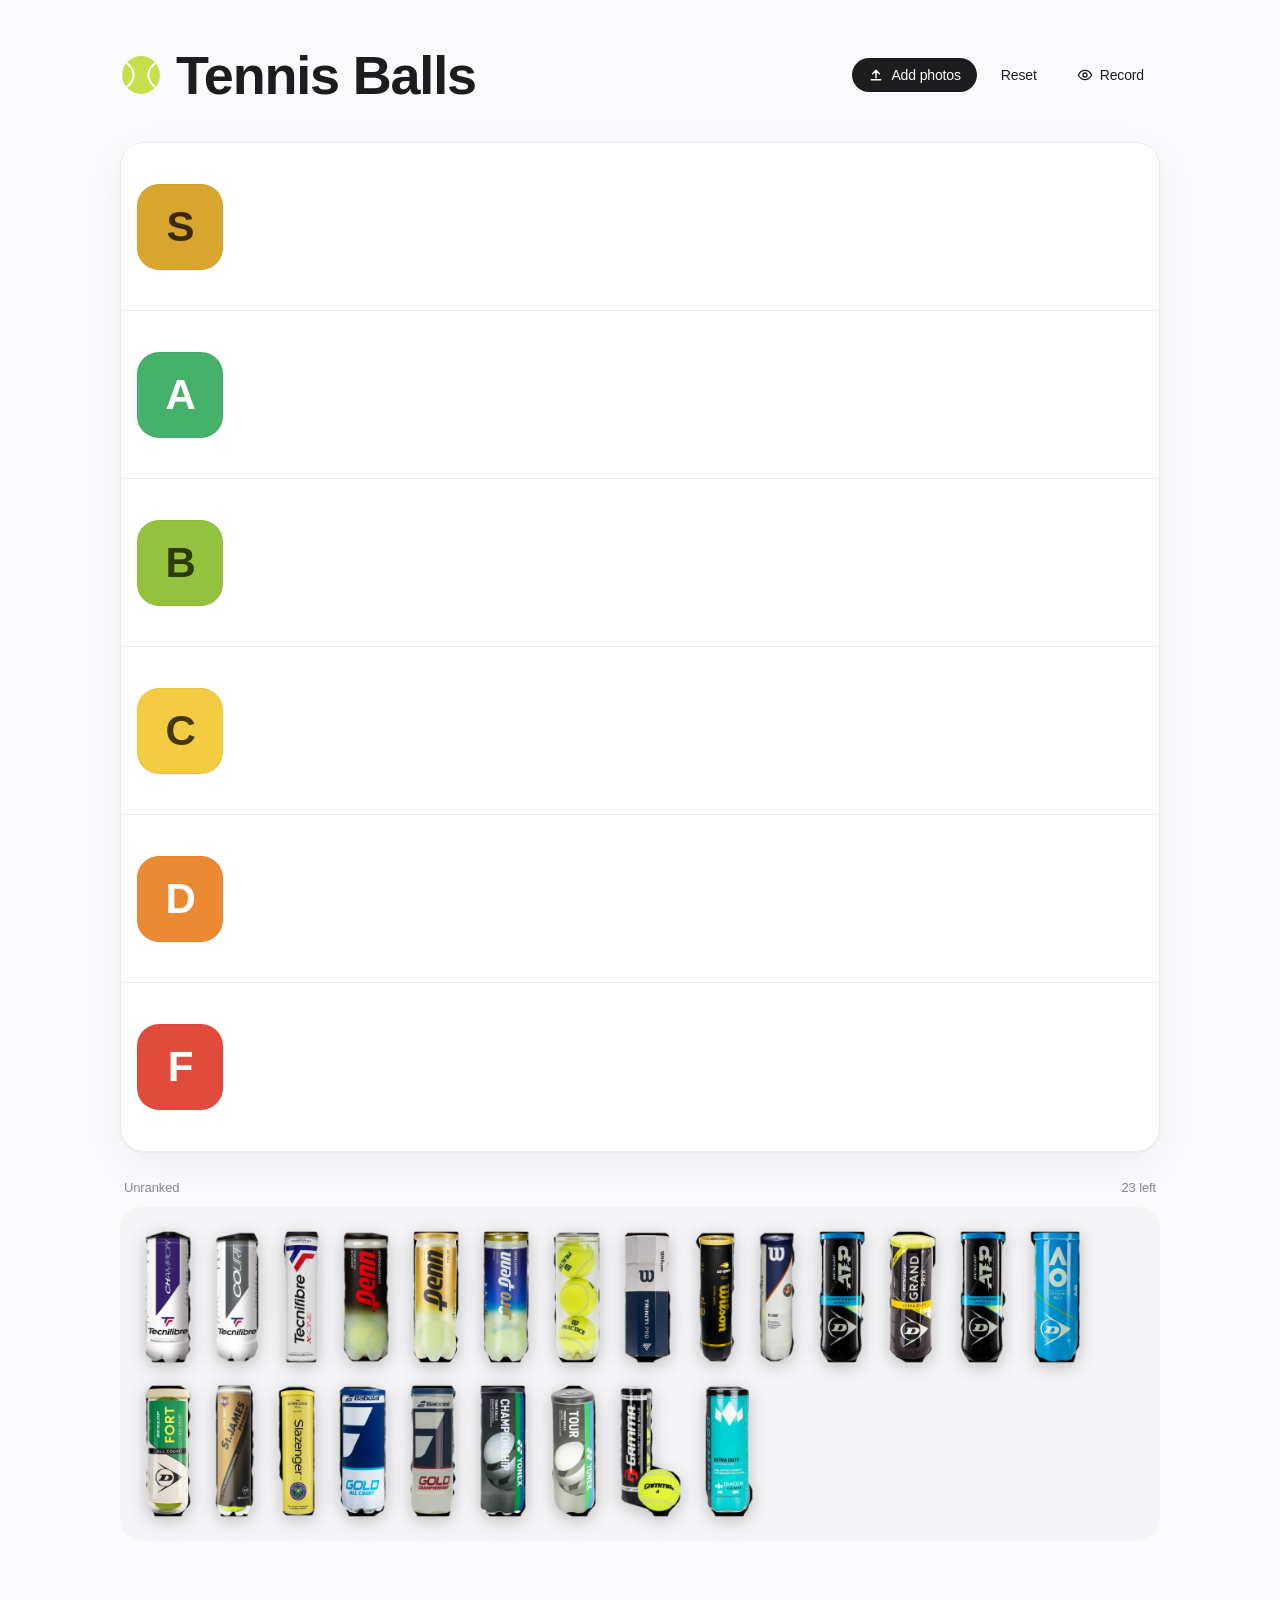
==== index.html @ bacec131 "Create index.html" ====
<!DOCTYPE html>
<html lang="en">
<head>
<meta charset="UTF-8">
<meta name="viewport" content="width=device-width, initial-scale=1.0">
<title>Tennis Balls</title>
<style>
  :root{
    --bg:#FBFBFD; --ink:#1D1D1F; --ink-2:#86868B; --hair:#EBEBF0;
    --card:#FFFFFF; --tray:#F5F5F7; --blue:#0071E3;
    --s:#D8A52E; --s-ink:#3A2A00;
    --a:#45B16B; --a-ink:#FFFFFF;
    --b:#95C23E; --b-ink:#2C3A05;
    --c:#F3CC42; --c-ink:#463700;
    --d:#EC8A33; --d-ink:#FFFFFF;
    --f:#E14B3C; --f-ink:#FFFFFF;
    --ease:cubic-bezier(.22,.61,.36,1);
    --canH:132px;
  }
  *{box-sizing:border-box;}
  html,body{margin:0;padding:0;}
  body{
    font-family:-apple-system,BlinkMacSystemFont,"SF Pro Display","SF Pro Text","Segoe UI","Helvetica Neue",Arial,sans-serif;
    background:var(--bg); color:var(--ink); -webkit-font-smoothing:antialiased;
    text-rendering:optimizeLegibility; min-height:100vh;
  }
  .wrap{max-width:1120px;margin:0 auto;padding:48px clamp(18px,5vw,40px) 96px;}

  header{display:flex;align-items:center;justify-content:space-between;gap:20px;flex-wrap:wrap;margin-bottom:40px;}
  .brand{display:flex;align-items:center;gap:14px;min-width:0;}
  .mark{width:42px;height:42px;flex:0 0 auto;}
  #title{font-size:clamp(34px,5vw,54px);font-weight:600;letter-spacing:-.022em;line-height:1;margin:0;outline:none;border-radius:8px;}
  #title:focus{box-shadow:0 0 0 4px rgba(0,113,227,.18);}
  .toolbar{display:flex;align-items:center;gap:8px;flex-wrap:wrap;}
  .btn{font-family:inherit;font-size:14px;font-weight:500;letter-spacing:-.01em;border:none;border-radius:980px;
    cursor:pointer;padding:9px 16px;color:var(--ink);background:transparent;
    transition:background .25s var(--ease),transform .15s var(--ease);display:inline-flex;align-items:center;gap:7px;}
  .btn:hover{background:rgba(0,0,0,.05);}
  .btn:active{transform:scale(.97);}
  .btn.primary{background:var(--ink);color:#fff;}
  .btn.primary:hover{background:#000;}
  .btn svg{width:16px;height:16px;}

  .board{background:var(--card);border:1px solid var(--hair);border-radius:24px;overflow:hidden;
    box-shadow:0 1px 2px rgba(0,0,0,.04),0 12px 40px rgba(0,0,0,.05);}
  .tier{display:flex;align-items:stretch;gap:18px;padding:16px;border-bottom:1px solid var(--hair);min-height:168px;}
  .tier:last-child{border-bottom:none;}
  .tile{flex:0 0 auto;width:86px;height:86px;align-self:center;border-radius:22px;display:flex;align-items:center;
    justify-content:center;font-size:42px;font-weight:600;letter-spacing:-.03em;user-select:none;
    box-shadow:inset 0 0 0 1px rgba(0,0,0,.04);}
  .tier[data-tier="S"] .tile{background:var(--s);color:var(--s-ink);}
  .tier[data-tier="A"] .tile{background:var(--a);color:var(--a-ink);}
  .tier[data-tier="B"] .tile{background:var(--b);color:var(--b-ink);}
  .tier[data-tier="C"] .tile{background:var(--c);color:var(--c-ink);}
  .tier[data-tier="D"] .tile{background:var(--d);color:var(--d-ink);}
  .tier[data-tier="F"] .tile{background:var(--f);color:var(--f-ink);}
  .items{flex:1 1 auto;align-self:stretch;display:flex;flex-wrap:wrap;align-content:center;align-items:center;
    gap:14px;min-width:0;border-radius:16px;transition:background .2s var(--ease);}
  .items.hot{background:rgba(0,113,227,.07);}

  .tray-wrap{margin-top:28px;}
  .tray-label{font-size:13px;font-weight:500;color:var(--ink-2);letter-spacing:-.01em;margin:0 4px 12px;
    display:flex;justify-content:space-between;align-items:baseline;}
  .tray{background:var(--tray);border-radius:22px;padding:20px;display:flex;flex-wrap:wrap;gap:14px;
    align-content:flex-start;align-items:flex-end;min-height:168px;transition:background .2s var(--ease);}
  .tray.hot{background:#E9EAF0;}

  .chip{position:relative;display:inline-flex;align-items:flex-end;justify-content:center;cursor:grab;
    padding:4px;transition:transform .18s var(--ease);}
  .chip img{height:var(--canH);width:auto;display:block;pointer-events:none;user-select:none;
    filter:drop-shadow(0 4px 9px rgba(0,0,0,.24));transition:filter .18s var(--ease);}
  .chip:hover{transform:translateY(-4px);}
  .chip:hover img{filter:drop-shadow(0 10px 18px rgba(0,0,0,.30));}
  .chip.dragging{opacity:.4;cursor:grabbing;}
  .chip .del{position:absolute;top:0;right:0;width:22px;height:22px;border:none;border-radius:50%;
    background:rgba(0,0,0,.6);color:#fff;font-size:14px;line-height:1;cursor:pointer;padding:0;
    display:none;align-items:center;justify-content:center;backdrop-filter:blur(4px);}
  .chip:hover .del{display:flex;}
  .chip .del:hover{background:rgba(0,0,0,.85);}

  body.clean .toolbar,body.clean .chip .del,body.clean .tray-label .count{display:none;}
  #fab{position:fixed;bottom:22px;right:22px;z-index:40;width:46px;height:46px;border-radius:50%;
    border:1px solid var(--hair);background:#fff;color:var(--ink);box-shadow:0 6px 20px rgba(0,0,0,.14);
    cursor:pointer;display:none;align-items:center;justify-content:center;}
  body.clean #fab{display:flex;}
  #fab svg{width:20px;height:20px;}

  @media (max-width:560px){
    :root{--canH:104px;}
    .tile{width:64px;height:64px;border-radius:18px;font-size:32px;}
    .tier{gap:12px;padding:12px;min-height:138px;}
  }
</style>
</head>
<body>
<div class="wrap">
  <header>
    <div class="brand">
      <svg class="mark" viewBox="0 0 40 40" aria-hidden="true">
        <circle cx="20" cy="20" r="18" fill="#C9DE4B"/>
        <path d="M7 9 C15 16 15 24 7 31" fill="none" stroke="#fff" stroke-width="2" stroke-linecap="round"/>
        <path d="M33 9 C25 16 25 24 33 31" fill="none" stroke="#fff" stroke-width="2" stroke-linecap="round"/>
      </svg>
      <h1 id="title" contenteditable="true" spellcheck="false">Tennis Balls</h1>
    </div>
    <div class="toolbar">
      <button class="btn primary" id="uploadBtn">
        <svg viewBox="0 0 24 24" fill="none" stroke="currentColor" stroke-width="2.2" stroke-linecap="round" stroke-linejoin="round"><path d="M12 16V5M7 10l5-5 5 5M5 19h14"/></svg>
        Add photos
      </button>
      <button class="btn" id="resetBtn">Reset</button>
      <button class="btn" id="cleanBtn">
        <svg viewBox="0 0 24 24" fill="none" stroke="currentColor" stroke-width="2" stroke-linecap="round" stroke-linejoin="round"><path d="M2 12s3.5-7 10-7 10 7 10 7-3.5 7-10 7-10-7-10-7z"/><circle cx="12" cy="12" r="3"/></svg>
        Record
      </button>
    </div>
    <input type="file" id="fileInput" accept="image/*" multiple hidden>
  </header>

  <div class="board" id="board">
    <div class="tier" data-tier="S"><div class="tile">S</div><div class="items"></div></div>
    <div class="tier" data-tier="A"><div class="tile">A</div><div class="items"></div></div>
    <div class="tier" data-tier="B"><div class="tile">B</div><div class="items"></div></div>
    <div class="tier" data-tier="C"><div class="tile">C</div><div class="items"></div></div>
    <div class="tier" data-tier="D"><div class="tile">D</div><div class="items"></div></div>
    <div class="tier" data-tier="F"><div class="tile">F</div><div class="items"></div></div>
  </div>

  <div class="tray-wrap">
    <p class="tray-label"><span>Unranked</span><span class="count" id="count"></span></p>
    <div class="tray" id="tray"></div>
  </div>
</div>

<button id="fab" title="Exit recording mode" aria-label="Exit recording mode">
  <svg viewBox="0 0 24 24" fill="none" stroke="currentColor" stroke-width="2" stroke-linecap="round" stroke-linejoin="round"><path d="M2 12s3.5-7 10-7 10 7 10 7-3.5 7-10 7-10-7-10-7z"/><circle cx="12" cy="12" r="3"/><path d="M3 3l18 18"/></svg>
</button>

<script>
const CANS = [
"[data-uri]",
"[data-uri]",
"[data-uri]",
"[data-uri]",
"[data-uri]",
"[data-uri]",
"[data-uri]",
"[data-uri]",
"[data-uri]",
"[data-uri]",
"[data-uri]",
"[data-uri]",
"[data-uri]",
"[data-uri]",
"[data-uri]",
"[data-uri]",
"[data-uri]",
"[data-uri]",
"[data-uri]",
"[data-uri]",
"[data-uri]",
"[data-uri]",
"[data-uri]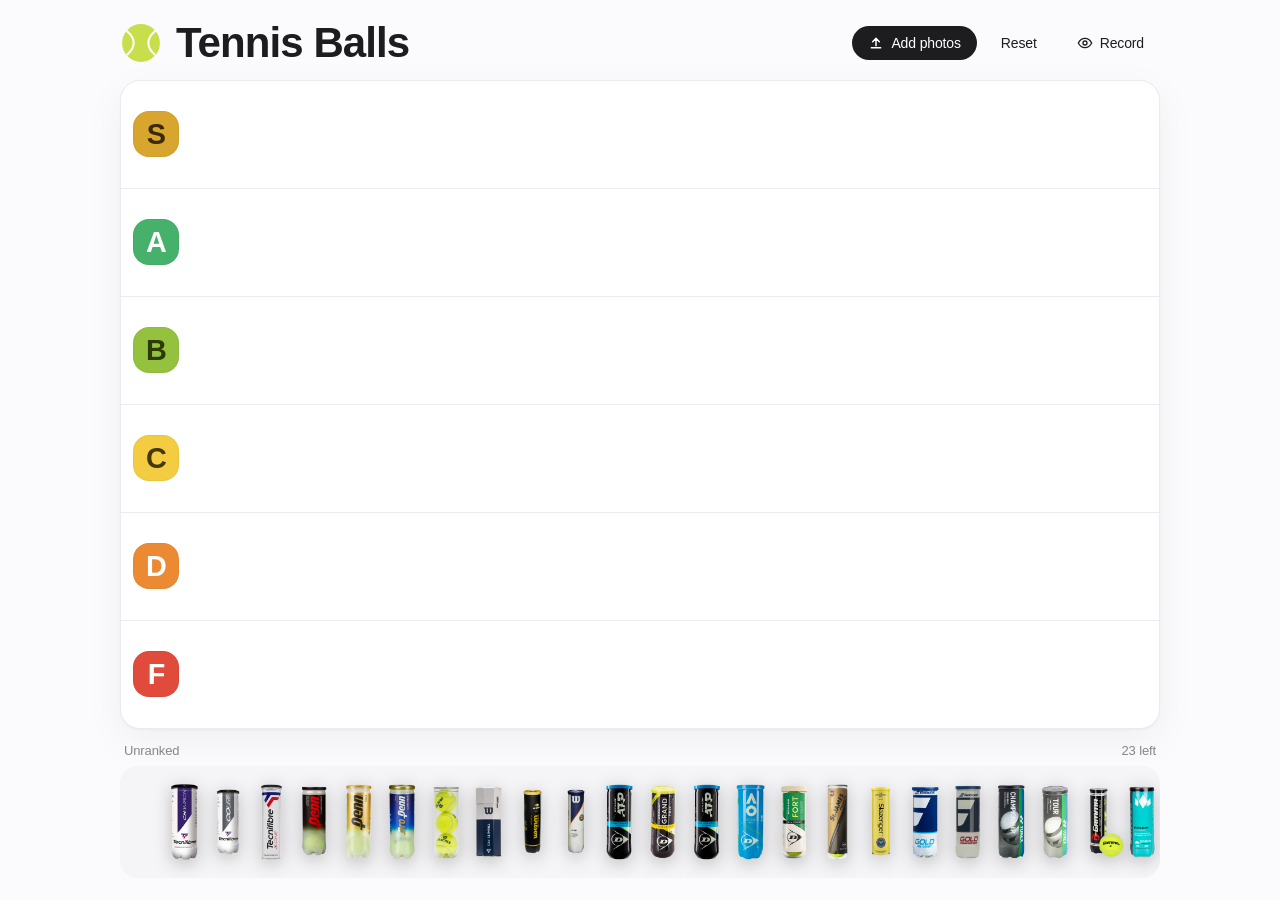
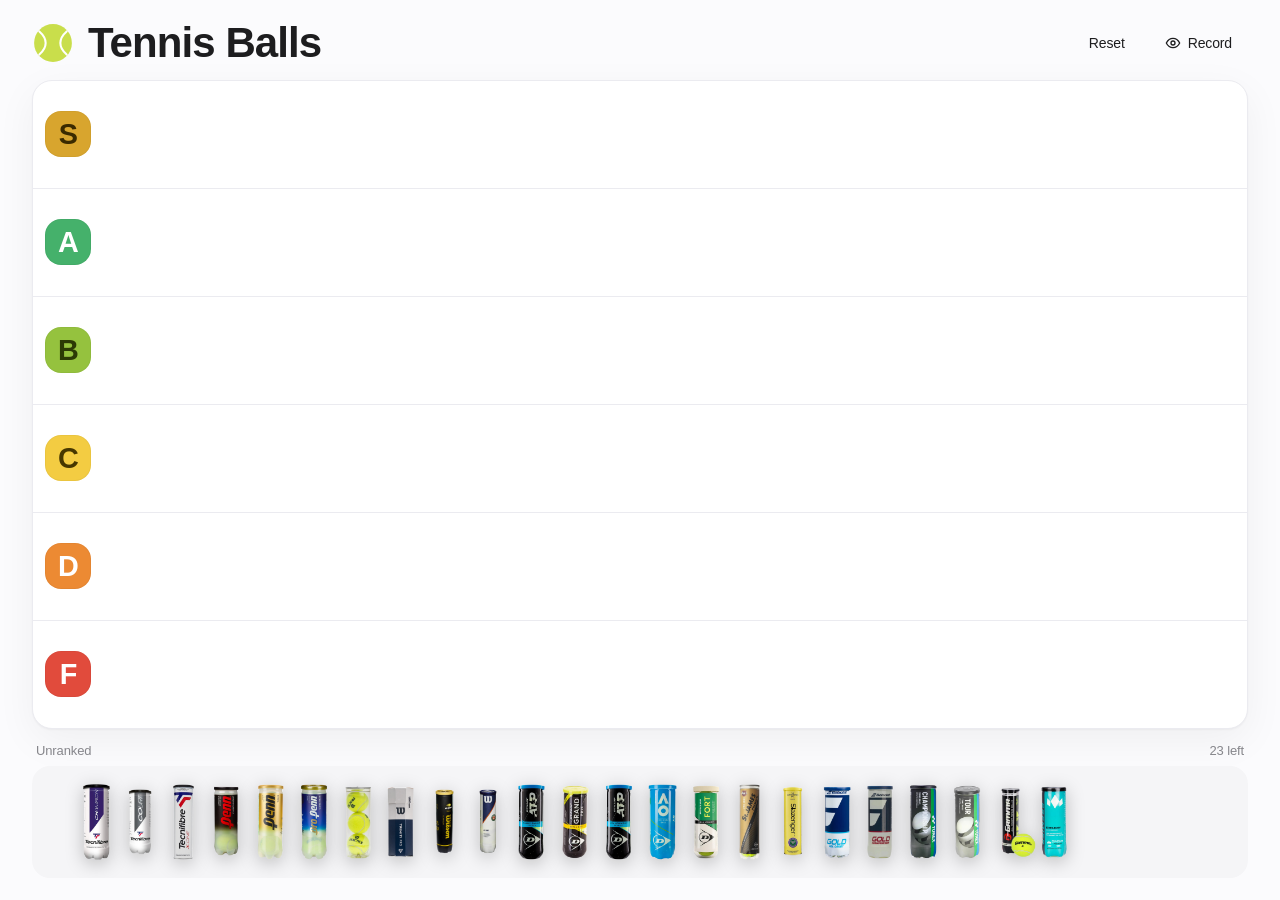
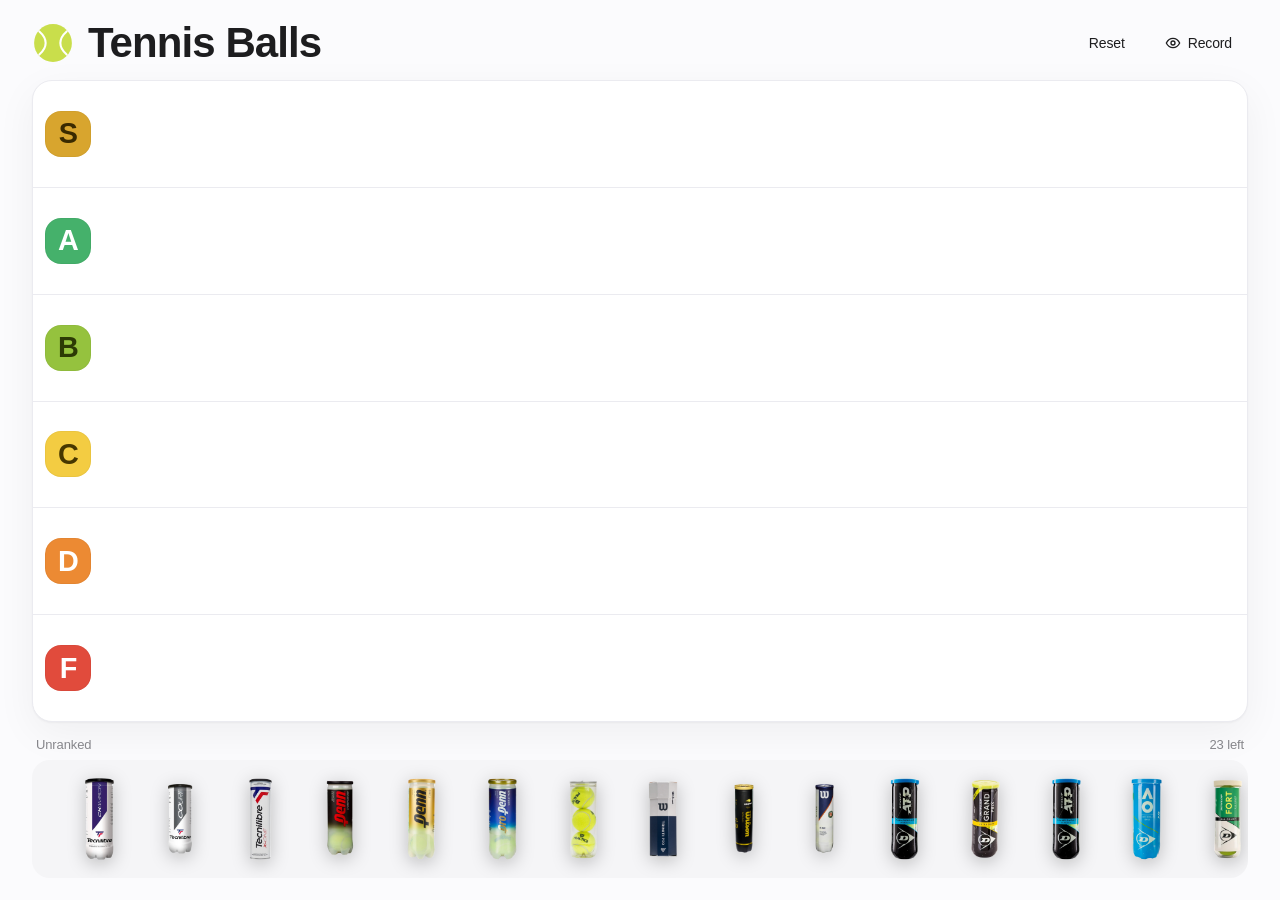
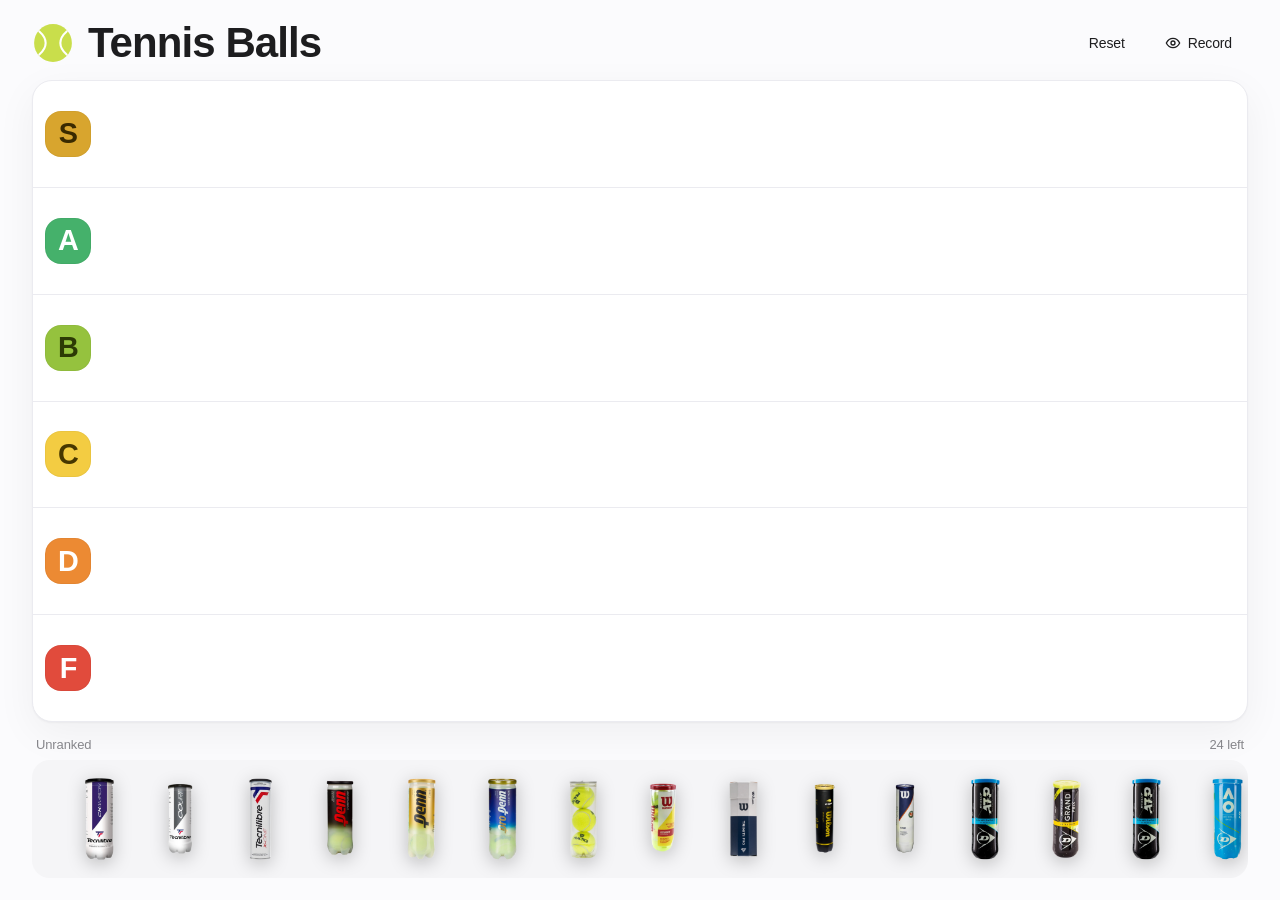
